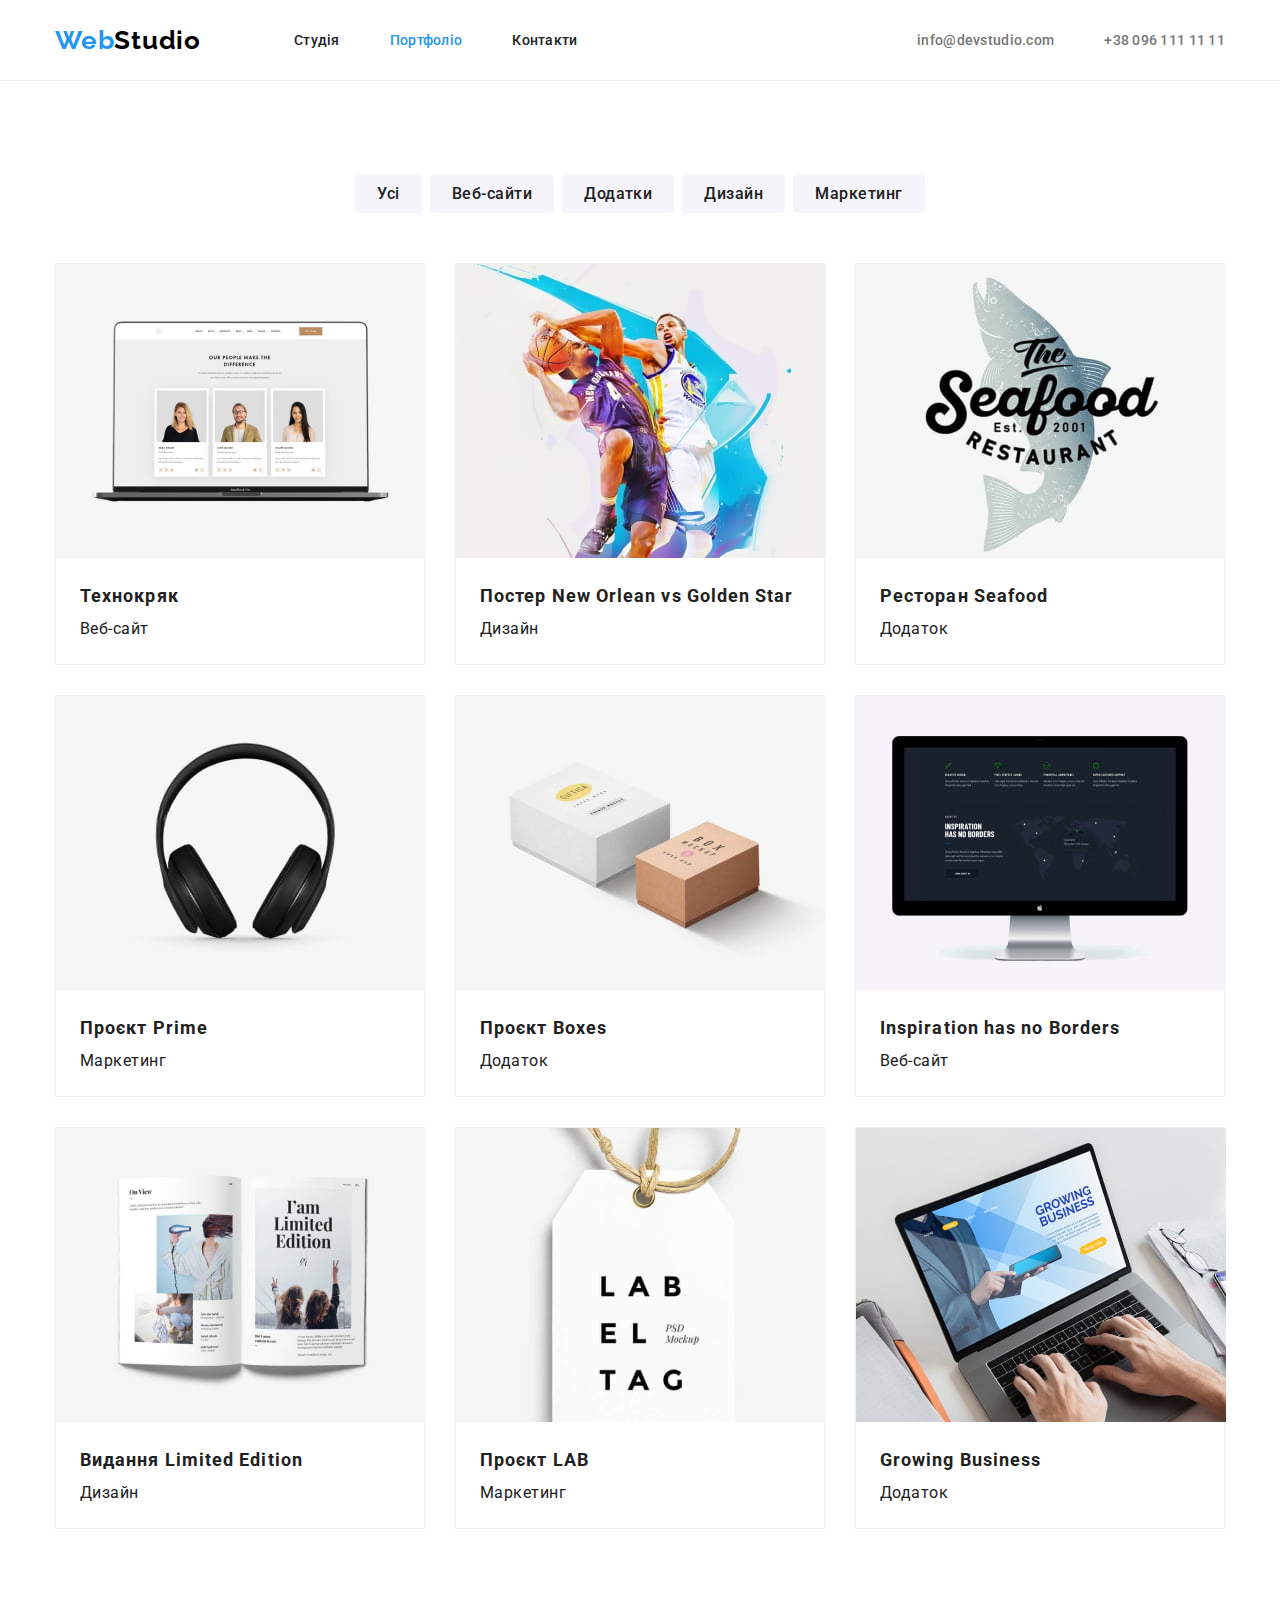
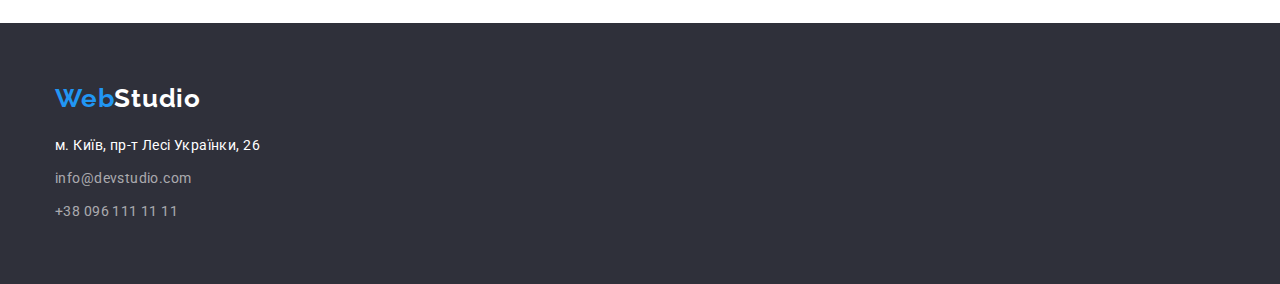
==== portfolio.html @ 6f750044 "Summary" ====
<!DOCTYPE html>
<html lang="en">
<head>
    <meta charset="UTF-8">
    <meta http-equiv="X-UA-Compatible" content="IE=edge">
    <meta name="viewport" content="width=device-width, initial-scale=1.0">
    <link rel="preconnect" href="https://fonts.googleapis.com">
    <link rel="preconnect" href="https://fonts.gstatic.com" crossorigin>
    <link href="https://fonts.googleapis.com/css2?family=Raleway:wght@700&family=Roboto:wght@400;500;700;900&display=swap" rel="stylesheet">
    <link rel="stylesheet" href="./css/modern-normalize.css">
    <link rel="stylesheet" href="./css/styles.css">
    <title>WebStudio</title>
</head>
<body>
    <header class="header">
        <div class="container header-container">
        <!-- Name -->            
        <a class="web-logo" href="./index.html">Web<span class="studio-logo">Studio</span></a>            
        <!-- navigation -->
        <nav>
            <ul class="navi-list">
                <li class="navi-item"><a href="./index.html" target="_self" class="navi-link link">Студія</a></li>
                <li class="navi-item"><a href="./portfolio.html" target="_self" class="navi-link link current">Портфоліо</a></li>
                <li class="navi-item"><a href="#" class="navi-link link">Контакти</a></li>
            </ul>                                                
        </nav>
        <!-- mail_tel -->            
        <ul class="contact-list">
            <li><a href="mailto:info@devstudio.com" class="contact-link link">info@devstudio.com</a></li>
            <li><a href="tel:+380961111111" class="contact-link link">+38 096 111 11 11</a></li>
        </ul>
    </div>
    </header>
    <!--Main_content-->
    <main>
        <!--button_list-->
        <section class="section">
            <div class="container">
            <h1 class="header-hidden">Фільтр посилань</h1>
            <ul class="btn-portfolio">
                <li class="btn-item"><button type="button" class="menu-btn">Усі</button></li>
                <li class="btn-item"><button type="button" class="menu-btn">Веб-сайти</button></li>
                <li class="btn-item"><button type="button" class="menu-btn">Додатки</button></li>
                <li class="btn-item"><button type="button" class="menu-btn">Дизайн</button></li>
                <li class="btn-item"><button type="button" class="menu-btn">Маркетинг</button></li>
            </ul>
        
         <!--project_list-->
            <ul class="project-list">
                <li class="project-item">
                    <a class="project-link" href="#"><img src="./img/technocrack.jpg" alt="Технокряк" width="370">
                    <div class="project-name"><h2 class="project-title">Технокряк</h2>
                    <p>Веб-сайт</p></div></a>
                </li>
                <li class="project-item">
                    <a class="project-link" href="#"><img src="./img/neworlean.jpg" alt="Постер New Orlean vs Golden Star" width="370">
                    <div class="project-name"><h2 class="project-title">Постер New Orlean vs Golden Star</h2>
                    <p>Дизайн</p></div></a>
                </li>
                <li class="project-item">
                    <a class="project-link" href="#"><img src="./img/seafood.jpg" alt="Ресторан Seafood" width="370">
                    <div class="project-name"><h2 class="project-title">Ресторан Seafood</h2>
                    <p>Додаток</p></div></a>
                </li>
                <li class="project-item">
                    <a class="project-link" href="#"><img src="./img/prime.jpg" alt="Проєкт Prime" width="370">
                    <div class="project-name"><h2 class="project-title">Проєкт Prime</h2>
                    <p>Маркетинг</p></div></a>
                </li>
                <li class="project-item">
                    <a class="project-link" href="#"><img src="./img/boxes.jpg" alt="Проєкт Boxes" width="370">
                    <div class="project-name"><h2 class="project-title">Проєкт Boxes</h2>
                    <p>Додаток</p></div></a>
                </li>
                <li class="project-item">
                    <a class="project-link" href="#"><img src="./img/inspiration.jpg" alt="Inspiration has no Borders" width="370">
                    <div class="project-name"><h2 class="project-title">Inspiration has no Borders</h2>
                    <p>Веб-сайт</p></div></a>
                </li>
                <li class="project-item">
                    <a class="project-link" href="#"><img src="./img/limited.jpg" alt="Видання Limited Edition" width="370">
                    <div class="project-name"><h2 class="project-title">Видання Limited Edition</h2>
                    <p>Дизайн</p></div></a>
                </li>
                <li class="project-item">
                    <a class="project-link" href="#"><img src="./img/lab.jpg" alt="Проєкт LAB" width="370">
                    <div class="project-name"><h2 class="project-title">Проєкт LAB</h2>
                    <p>Маркетинг</p></div></a>
                </li>
                <li class="project-item">
                    <a class="project-link" href="#"><img src="./img/growing.jpg" alt="Growing Business" width="370">
                    <div class="project-name"><h2 class="project-title">Growing Business</h2>
                    <p>Додаток</p></div></a>
                </li>
            </ul>
        </div>
        </section>
    </main>
    <!-- Contacts -->
    <footer class="footer">
        <div class="container footer-container">
        <a class="web-logo" href="./index.html">Web<span class="footer-logo">Studio</span></a>
            <address>
                <ul class="footer-list">
                    <li class="footer-item"><a href="https://www.google.com.ua/maps/place/%D0%B1%D1%83%D0%BB.+%D0%9B%D0%B5%D1%81%D0%B8+%D0%A3%D0%BA%D1%80%D0%B0%D0%B8%D0%BD%D0%BA%D0%B8,+26,+%D0%9A%D0%B8%D0%B5%D0%B2,+02000/@50.4265807,30.5361918,17z/data=!3m1!4b1!4m5!3m4!1s0x40d4cf0e033ecbe9:0x57a4dffefec77da0!8m2!3d50.4265807!4d30.5383858?hl=ru" 
                        target="_blank" rel="noopener noreferrer" class="adress-list"><span class="adress-place">м. Київ, пр-т Лесі Українки, 26</span></a></li>
                    <li class="footer-item"><a href="mailto:info@devstudio.com" class="adress-list">info@devstudio.com</a></li>
                    <li class="footer-item"><a href="tel:+380961111111" class="adress-list">+38 096 111 11 11</a></li>
                </ul>             
            </address>
        </div>
    </footer>
</body>
</html>
---- css/styles.css ----
:root {    
    --bgnd-gray: #2F303A;
    --bgnd-light-gray: #F5F4FA;
    --dark-gray: #212121;
    --light-gray: #757575;   
    --selection-color: #2196F3;
    --white-color: #FFF;
    --white-bord: #ECECEC;
    --white-bord-menu: #EEEEEE;
    /* logo color */
    --logo-black: #000;
    --logo-light-blue: #2196F3;
}
body {    
    font-family: 'Roboto', sans-serif;
    color: var(--light-gray);        
}
h1, h2, h3, p {
    margin-top: 0;
    margin-bottom: 0;
}
ul {
    margin-top: 0;
    margin-bottom: 0;
    padding-left: 0;
    list-style: none;
}
img {
    display: block;
}
.container {
    width: 1200px;
    margin: 0 auto;
    padding: 0 15px;
}
.link {
    text-decoration: none;
}

/* header */
.header {
    border-bottom: 1px solid var(--white-bord);    
    background-color: var(--white-color);
}
.header-container {
    display: flex;
    align-items: center;
}

/* logo */
.web-logo {     
    font-family: 'Raleway';    
    font-weight: 700;
    font-size: 26px;
    line-height: 1.1923;
    letter-spacing: 0.03em;
    color: var(--logo-light-blue);
    text-decoration: none;
    margin-right: 93px;    
}
.studio-logo {
    color: var(--logo-black);
}

/* header_navigation */
.navi-list {
    display: flex;
    align-items: center;
}
.navi-item:not(:last-child) {
    margin-right: 50px;
}
.navi-link {
    display: block;      
    font-weight: 500;
    font-size: 14px;
    line-height: 1.1429;
    letter-spacing: 0.02em;
    color: var(--dark-gray);
    padding-top: 32px;
    padding-bottom: 32px;
}
.navi-link:hover, 
.navi-link:focus {
    color: var(--selection-color);
}
.current {
    color: var(--selection-color);
} 

/* header_contacts */
.contact-list {
    display: flex;
    margin-left: auto;
    gap: 50px;
}
.contact-link {    
    font-weight: 500;
    font-size: 14px;
    line-height: 1.1429;
    letter-spacing: 0.02em;
    color: var(--light-gray);
    margin-left: auto;
}
.contact-link:hover, .contact-link:focus {
    color: var(--selection-color);
}

/* main_content */
.main {
    background-color: var(--bgnd-gray);
}
.main-container {
    padding-top: 200px;
    padding-bottom: 200px;
}
.main-title {
    font-weight: 900;
    font-size: 44px;
    line-height: 1.36;
    text-align: center;
    letter-spacing: 0.06em;
    text-transform: uppercase;
    color: var(--white-color);
    margin-bottom: 30px;
    max-width: 696px;
    margin-left: auto;
    margin-right: auto;
}
.button {
    font-family: 'Roboto', sans-serif;
    font-weight: 700;
    font-size: 16px;
    line-height: 1.88;
    display: flex;
    align-items: center;
    text-align: center;
    letter-spacing: 0.06em;
    box-shadow: 0px 4px 4px rgba(0, 0, 0, 0.15);
    border-radius: 4px;
    color: var(--white-color);
    background-color: var(--selection-color);
    cursor: pointer;
    padding: 10px 32px;
    min-width: 216px;
    margin: 0 auto;
    border: none;
}

/* description */
.section {
    padding-top: 94px;
    padding-bottom: 94px;
}
.features-container {
    background-color: var(--white-color);
}
.features {
    display: flex;
}
.features-item {
    width: 270px;
}
.features-item:not(:last-child) {
    margin-right: 30px;
} 
.features-title {
    font-weight: 700;
    font-size: 14px;
    line-height: 1.1429;
    letter-spacing: 0.03em;
    text-transform: uppercase;
    color: var(--dark-gray);
    margin-bottom: 10px;
}
.features p {    
    font-size: 14px;
    line-height: 1.7143;
    letter-spacing: 0.03em;
}
.title-section {
    font-weight: 700;
    font-size: 36px;
    line-height: 1.1667;
    text-align: center;
    letter-spacing: 0.03em;
    color: var(--dark-gray);
}

/* occupation */
.title-occupation {
    margin-bottom: 50px;
}
.occupation-list {
    display: flex;
    text-align: center;
    width: 1170px;
    margin-right: -30px;
}
.occupation-item {
    margin-right: 30px;
}

/* crew */ 
.crew-section {
    background-color: var(--bgnd-light-gray);
}
.title-crew-list {
    margin-bottom: 50px;
}
.crew-list {
    display: flex;
}
.crew-item {
    width: 1170px;
    background: var(--white-color);
    box-shadow: 0px 1px 3px rgba(0, 0, 0, 0.12), 0px 1px 1px rgba(0, 0, 0, 0.14), 0px 2px 1px rgba(0, 0, 0, 0.2);
    border-radius: 0px 0px 4px 4px;
}
.crew-item:not(:last-child) {
    margin-right: 30px;
}
.title-crew {
    font-weight: 500;
    font-size: 16px;
    line-height: 1.1875;
    text-align: center;
    letter-spacing: 0.03em;
    color: var(--dark-gray);
    margin-bottom: 10px;
}
.crew-name {
    padding-top: 30px;
    padding-bottom: 30px;
}
.crew-list p {
    font-size: 16px;
    line-height: 1.1875;
    text-align: center;
    letter-spacing: 0.03em;
}

/* contacts */
.footer {
    background-color: var(--bgnd-gray);
}
.footer-container {
    display: block;
    padding-top: 60px;
    padding-bottom: 60px;
}
.footer-logo {
    color: var(--white-color);
}
.footer-list {
    margin-top: 20px;
}
.footer-item:not(:last-child) {
    margin-bottom: 9px;
}
.adress-list {
    font-style: normal;
    font-size: 14px;
    line-height: 1.71;
    letter-spacing: 0.03em;
    color: rgba(255, 255, 255, 0.6);
    text-decoration: none;
}
.adress-place {
    color: var(--white-color);
}
.adress-list:hover, 
.adress-list:focus, 
.adress-place:hover, 
.adress-place:focus {
    color: var(--selection-color);
}

/* portfolio */

/* button list */
.header-hidden {
    position: absolute;
    width: 1px;
    height: 1px;
    margin: -1px;
    border: 0;
    padding: 0;
    white-space: nowrap;
    clip-path: inset(100%);
    clip: rect(0 0 0 0);
    overflow: hidden;

}
.btn-portfolio {
    display: flex;
    margin-bottom: 50px;
    justify-content: center;
}
.btn-item:not(:last-child) {
    margin-right: 8px;
}
.menu-btn {
    font-family: 'Roboto', sans-serif;        
    font-weight: 500;
    font-size: 16px;
    line-height: 1.625;
    text-align: center;
    letter-spacing: 0.03em;
    border-radius: 4px;
    color: var(--dark-gray);
    cursor: pointer;
    padding: 6px 22px;
    background: var(--bgnd-light-gray);
    border-radius: 4px;
    border: none;
}
.menu-btn:hover, .menu-btn:focus {
    background-color: var(--selection-color);    
    color: var(--white-color);
}

/* project list */
.project-list {
    display: flex;
    flex-wrap: wrap;
    gap: 30px;
}
.project-item {
    background: var(--white-color);
    border: 1px solid var(--white-bord-menu);
    max-width: 370px;
}
.project-name {
    padding-left: 24px;
    padding-top: 20px;
    padding-bottom: 20px;
}
.project-title {    
    font-weight: 700;
    font-size: 18px;
    line-height: 2;
    letter-spacing: 0.06em;
    color: var(--dark-gray);
}
.project-list p {    
    font-size: 16px;
    line-height: 1.875;
    letter-spacing: 0.03em;
    color: var(--dark-gray);
}
.project-link {
    text-decoration: none;
}
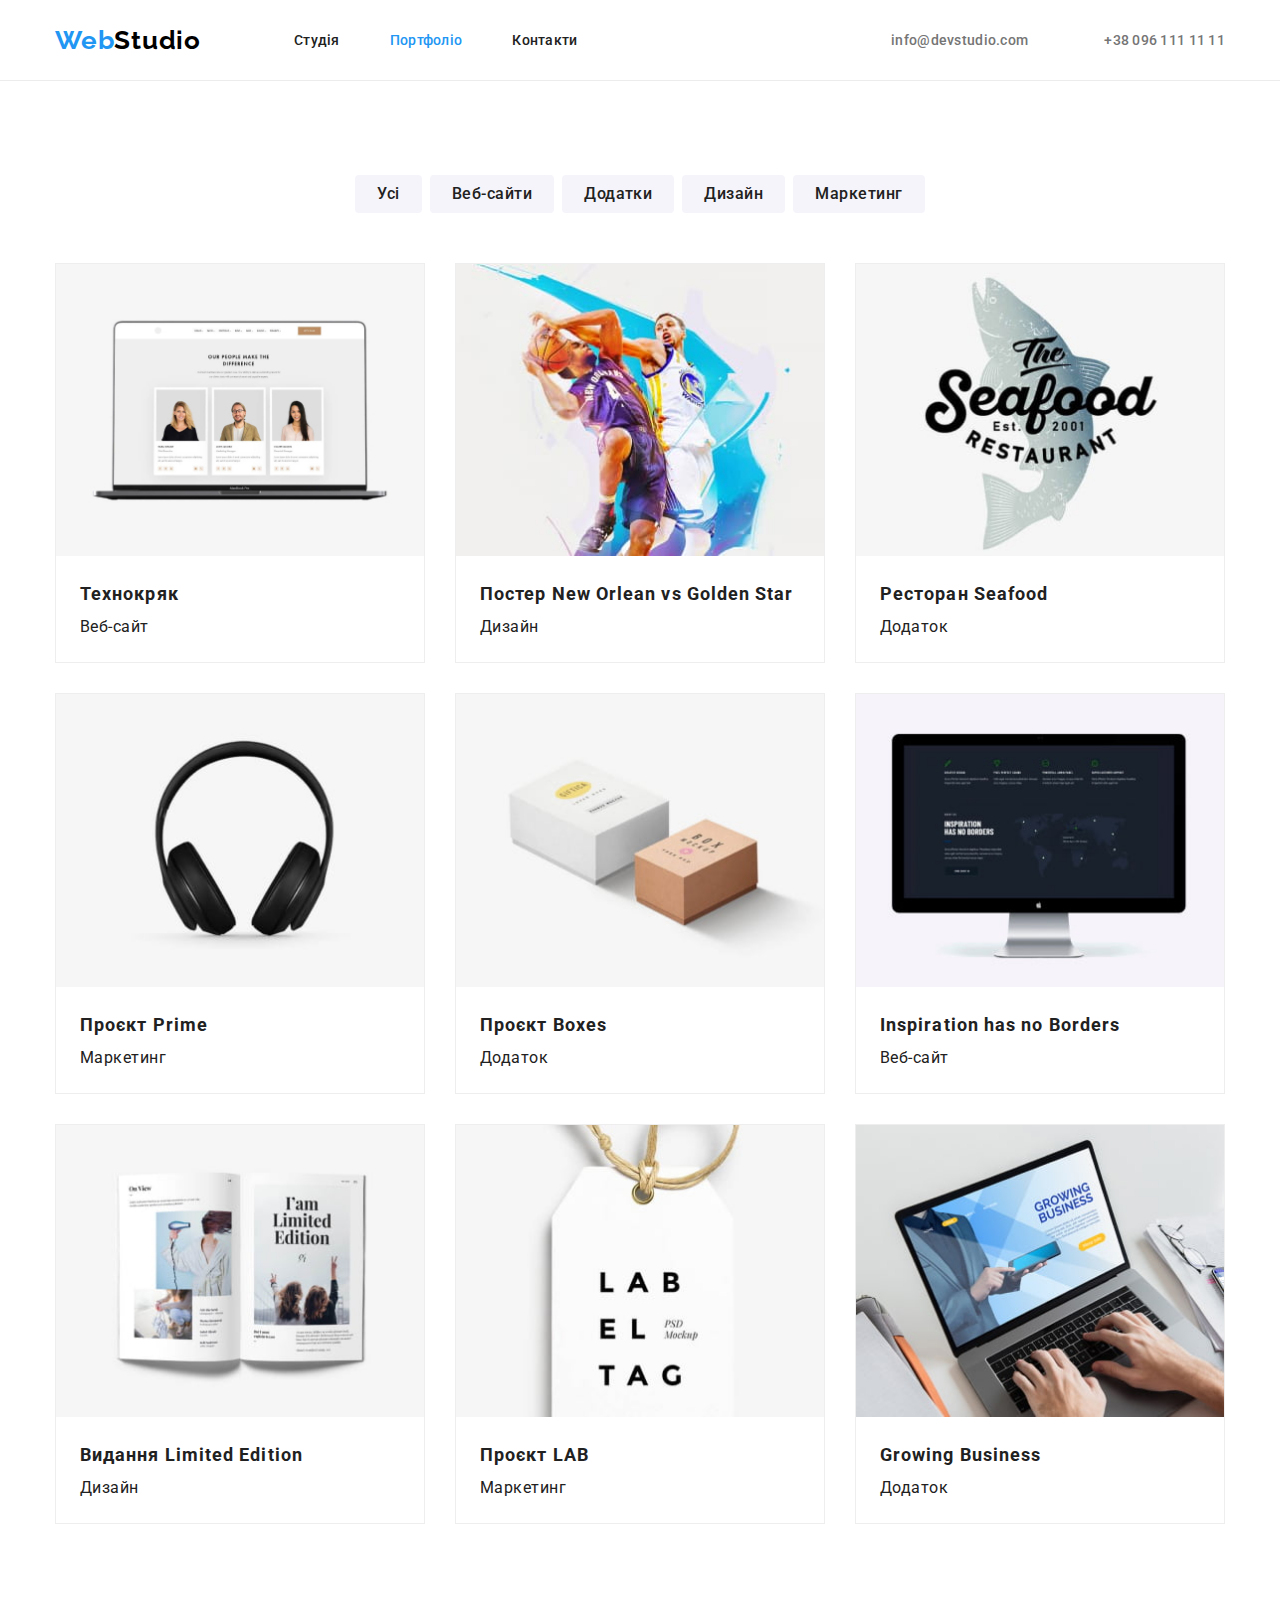
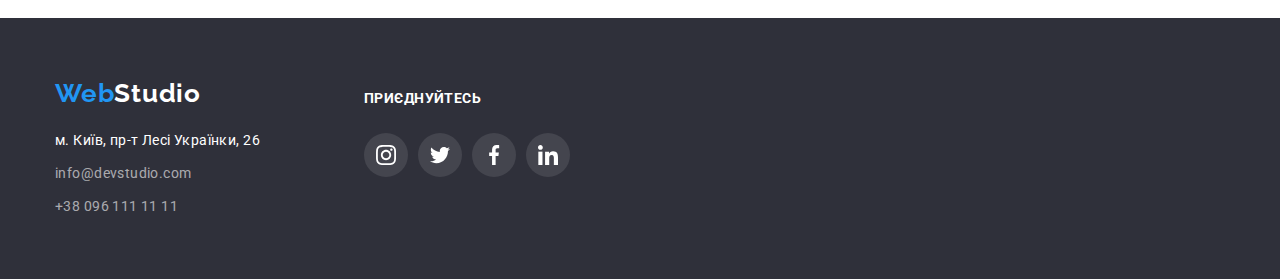
==== commit 086d727a: "Summary" ====
--- a/portfolio.html
+++ b/portfolio.html
@@ -99,16 +99,44 @@
     <!-- Contacts -->
     <footer class="footer">
         <div class="container footer-container">
+            <div class="footer-header">
         <a class="web-logo" href="./index.html">Web<span class="footer-logo">Studio</span></a>
-            <address>
-                <ul class="footer-list">
-                    <li class="footer-item"><a href="https://www.google.com.ua/maps/place/%D0%B1%D1%83%D0%BB.+%D0%9B%D0%B5%D1%81%D0%B8+%D0%A3%D0%BA%D1%80%D0%B0%D0%B8%D0%BD%D0%BA%D0%B8,+26,+%D0%9A%D0%B8%D0%B5%D0%B2,+02000/@50.4265807,30.5361918,17z/data=!3m1!4b1!4m5!3m4!1s0x40d4cf0e033ecbe9:0x57a4dffefec77da0!8m2!3d50.4265807!4d30.5383858?hl=ru" 
-                        target="_blank" rel="noopener noreferrer" class="adress-list"><span class="adress-place">м. Київ, пр-т Лесі Українки, 26</span></a></li>
-                    <li class="footer-item"><a href="mailto:info@devstudio.com" class="adress-list">info@devstudio.com</a></li>
-                    <li class="footer-item"><a href="tel:+380961111111" class="adress-list">+38 096 111 11 11</a></li>
-                </ul>             
-            </address>
+        <address>
+            <ul class="footer-list">
+                <li class="footer-item"><a href="https://www.google.com.ua/maps/place/%D0%B1%D1%83%D0%BB.+%D0%9B%D0%B5%D1%81%D0%B8+%D0%A3%D0%BA%D1%80%D0%B0%D0%B8%D0%BD%D0%BA%D0%B8,+26,+%D0%9A%D0%B8%D0%B5%D0%B2,+02000/@50.4265807,30.5361918,17z/data=!3m1!4b1!4m5!3m4!1s0x40d4cf0e033ecbe9:0x57a4dffefec77da0!8m2!3d50.4265807!4d30.5383858?hl=ru" 
+                    target="_blank" rel="noopener noreferrer" class="adress-list"><span class="adress-place">м. Київ, пр-т Лесі Українки, 26</span></a></li>
+                <li class="footer-item"><a href="mailto:info@devstudio.com" class="adress-list">info@devstudio.com</a></li>
+                <li class="footer-item"><a href="tel:+380961111111" class="adress-list">+38 096 111 11 11</a></li>
+            </ul>             
+        </address>
         </div>
+        <!-- Socials -->
+        <div class="footer-socials">
+        <h3 class="footer-title">приєднуйтесь</h3>
+        <ul class="footer-socials-list">
+            <li>
+                <a class="link footer-socials-link" href="#" target="_blank" rel="noopener noreferrer">
+                    <svg class="icon"><use xlink:href="./img/icons.svg#icon-instagram"></use></svg>
+                </a>
+            </li>
+            <li>
+                <a class="link footer-socials-link" href="#" target="_blank" rel="noopener noreferrer">
+                    <svg class="icon"><use xlink:href="./img/icons.svg#icon-twitter"></use></svg>
+                </a>
+            </li>
+            <li>
+                <a class="link footer-socials-link" href="#" target="_blank" rel="noopener noreferrer">
+                    <svg class="icon"><use xlink:href="./img/icons.svg#icon-facebook"></use></svg>
+                </a>
+            </li>
+            <li>
+                <a class="link footer-socials-link" href="#" target="_blank" rel="noopener noreferrer">
+                    <svg class="icon"><use xlink:href="./img/icons.svg#icon-linkedin"></use></svg>
+                </a>
+            </li>
+        </ul>
+        </div>
+    </div>
     </footer>
 </body>
 </html>--- a/css/styles.css
+++ b/css/styles.css
@@ -1,5 +1,6 @@
 :root {    
     --bgnd-gray: #2F303A;
+    --bgnd-gray-main: rgba(47, 48, 58, 0.4);
     --bgnd-light-gray: #F5F4FA;
     --dark-gray: #212121;
     --light-gray: #757575;   
@@ -10,6 +11,10 @@
     /* logo color */
     --logo-black: #000;
     --logo-light-blue: #2196F3;
+    /* icon color */
+    --icon-dark: rgba(255, 255, 255, 0.1);
+    --icon-gray: #AFB1B8;
+    --icon-white: #fff;
 }
 body {    
     font-family: 'Roboto', sans-serif;
@@ -27,6 +32,8 @@
 }
 img {
     display: block;
+    max-width: 100%;
+    height: auto;
 }
 .container {
     width: 1200px;
@@ -94,7 +101,8 @@
     margin-left: auto;
     gap: 50px;
 }
-.contact-link {    
+.contact-link {
+    position: relative;    
     font-weight: 500;
     font-size: 14px;
     line-height: 1.1429;
@@ -102,17 +110,31 @@
     color: var(--light-gray);
     margin-left: auto;
 }
+.contact-link::before {
+    display: inline-block;
+    content: "";    
+    margin-left: 10px;
+    width: 16px;
+    height: 12px;
+}
 .contact-link:hover, .contact-link:focus {
     color: var(--selection-color);
 }
 
 /* main_content */
 .main {
-    background-color: var(--bgnd-gray);
+    display: block;
+    align-items: center;
+    justify-content: center;
+    background: var(--bgnd-gray-main);
+    background-image: url(../img/bgnd-head.jpg);    
+    background-position: center;
+    background-repeat: no-repeat;
 }
 .main-container {
     padding-top: 200px;
     padding-bottom: 200px;
+    
 }
 .main-title {
     font-weight: 900;
@@ -163,7 +185,26 @@
 }
 .features-item:not(:last-child) {
     margin-right: 30px;
-} 
+}
+.features-icon-style {
+    display: flex;
+    align-items: center;
+    justify-content: center;
+    width: 270px;
+    height: 120px;
+    margin-bottom: 30px;
+    background: var(--bgnd-light-gray);
+    border-radius: 4px;
+    fill: var(--dark-gray);
+}
+.features-icon {
+    width: 70px;
+    height: 70px;
+}
+/* selection icons */
+/* .features-icon:hover, .features-icon:focus {
+    fill: var(--selection-color);
+}  */
 .features-title {
     font-weight: 700;
     font-size: 14px;
@@ -239,12 +280,73 @@
     text-align: center;
     letter-spacing: 0.03em;
 }
+.socials {
+    display: flex;
+    align-items: center;
+    justify-content: center;
+    gap: 10px;
+    margin-top: 16px;
+}
+.crew-socials-link {
+    display: flex;
+    align-items: center;
+    justify-content: center;
+    width: 44px;
+    height: 44px;
+    border-radius: 50%;
+    background-color: var(--white-color);
+    fill: var(--icon-gray);
+}
+.crew-socials-link:hover,
+.crew-socials-link:focus {
+    fill: var(--icon-white);
+    background-color: var(--selection-color);
+}
+.icon {
+    width: 20px;
+    height: 20px;    
+}
+
+/* regular customers */
+.title-customers {
+    margin-bottom: 50px;
+}
+.customers-list {
+    display: flex;
+    align-items: center;
+    justify-content: center;
+    gap: 30px;
+}
+.customers-link {
+    display: flex;
+    align-items: center;
+    justify-content: center;
+    width: 170px;
+    height: 92px;
+    border: 1px solid var(--icon-gray);
+    border-radius: 4px;
+    fill: var(--icon-gray);
+}
+.customers-link:hover,
+.customers-link:focus {
+    border: 1px solid var(--selection-color);
+    fill: var(--selection-color);
+}
+.customers-icon {
+    width: 106px;
+    height: 60px;
+}
 
 /* contacts */
 .footer {
     background-color: var(--bgnd-gray);
 }
 .footer-container {
+    display: flex;
+    justify-content: flex-start;
+    gap: 70px;
+}
+.footer-header {
     display: block;
     padding-top: 60px;
     padding-bottom: 60px;
@@ -274,6 +376,46 @@
 .adress-place:hover, 
 .adress-place:focus {
     color: var(--selection-color);
+}
+
+/* socials */
+.footer-socials {
+    display: flex;
+    width: 206px;
+    flex-wrap: wrap;
+    padding-top: 72px;
+    padding-bottom: 100px;
+}
+.footer-title {
+    font-weight: 700;
+    font-size: 14px;
+    line-height: 1.1429;
+    letter-spacing: 0.03em;
+    text-transform: uppercase;
+    color: var(--white-color);
+    margin-bottom: 20px;
+}
+.footer-socials-list {
+    display: flex;
+    align-items: center;
+    justify-content: center;
+    gap: 10px;
+}
+
+.footer-socials-link {
+    display: flex;
+    align-items: center;
+    justify-content: center;
+    width: 44px;
+    height: 44px;
+    border-radius: 50%;
+    background-color: var(--icon-dark);
+    fill: var(--icon-white);
+}
+.footer-socials-link:hover,
+.footer-socials-link:focus {
+    fill: var(--icon-white);
+    background-color: var(--selection-color);
 }
 
 /* portfolio */
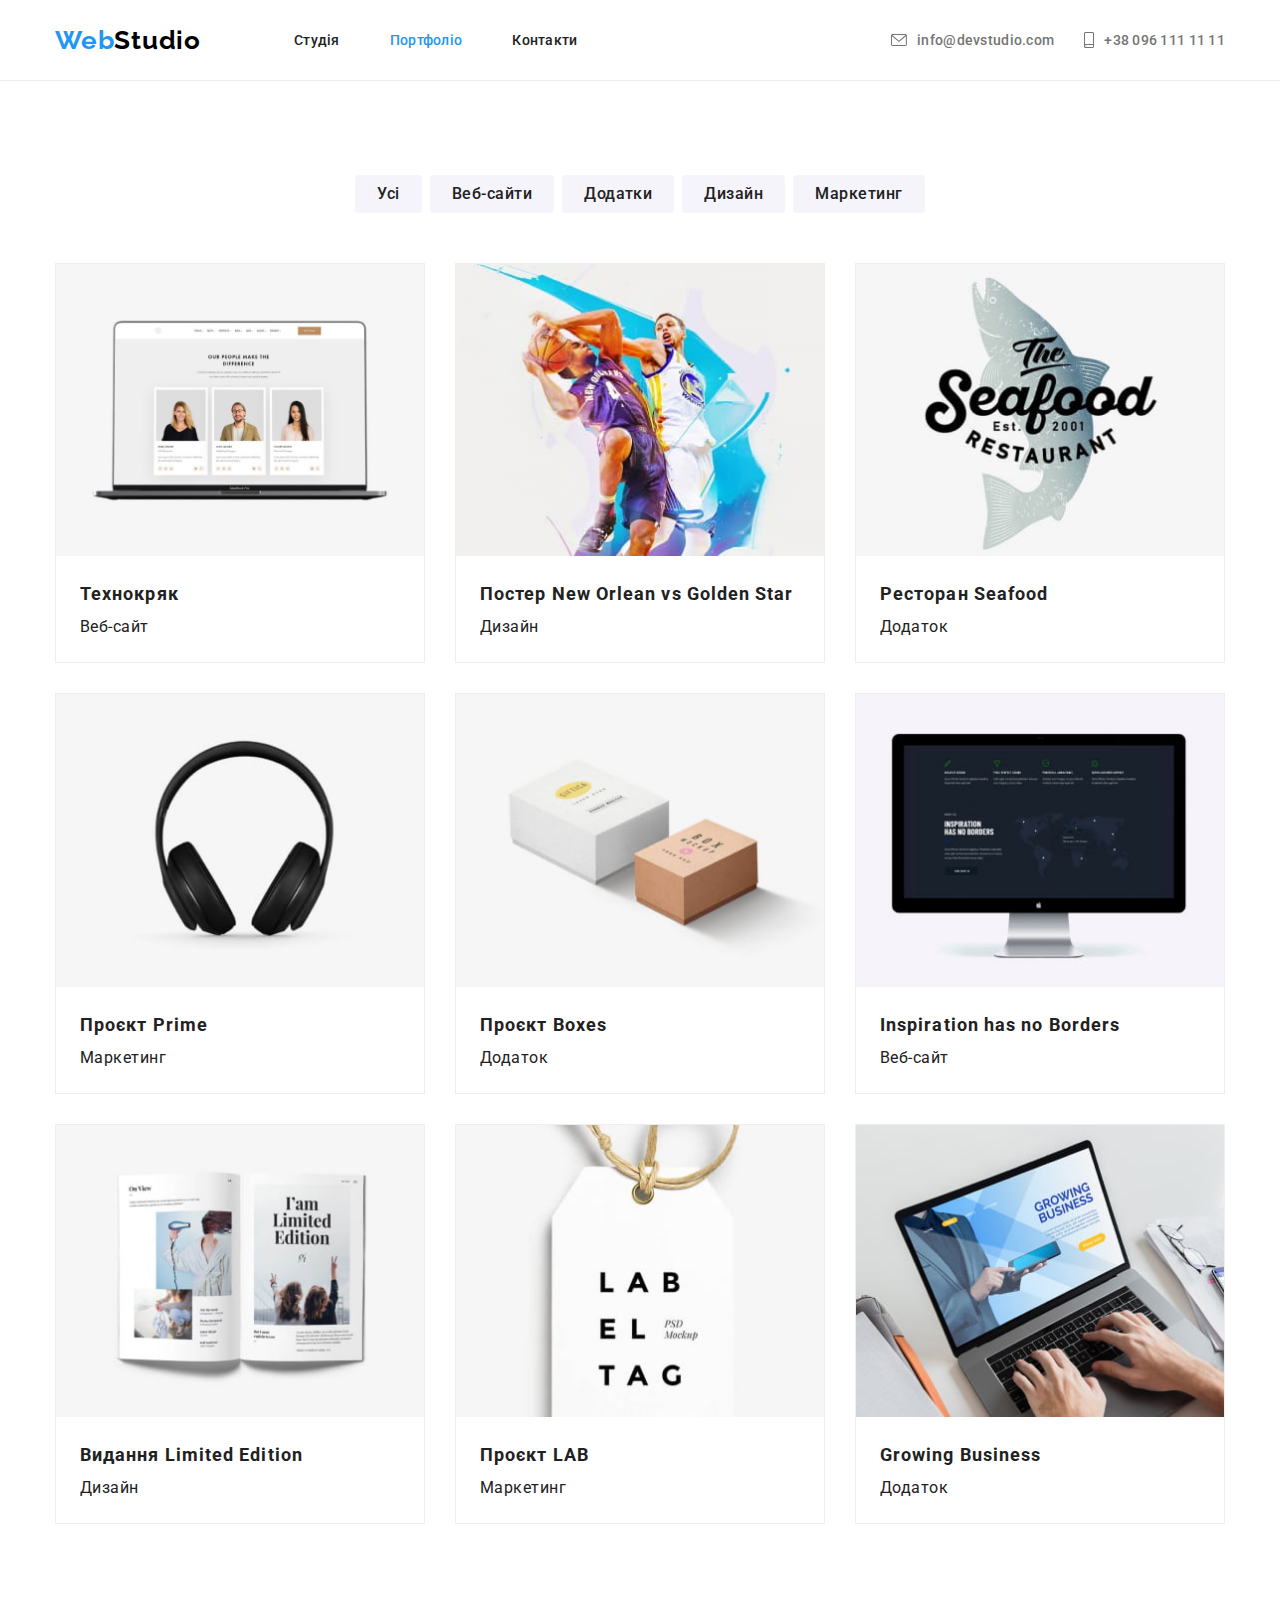
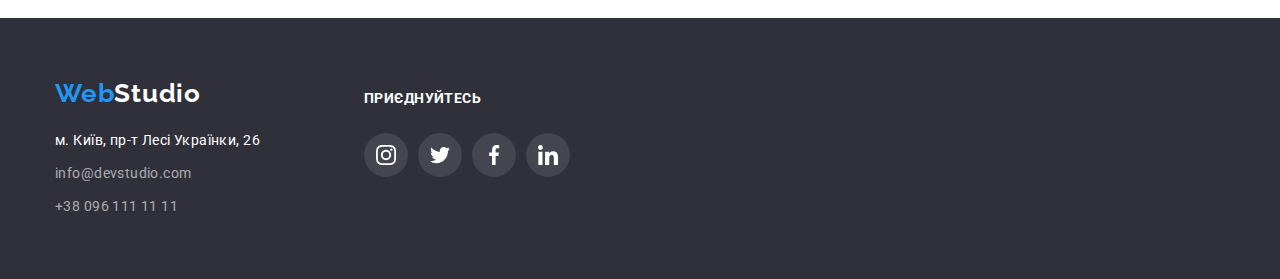
==== commit 3722d22d: "Summary" ====
--- a/portfolio.html
+++ b/portfolio.html
@@ -25,9 +25,13 @@
             </ul>                                                
         </nav>
         <!-- mail_tel -->            
-        <ul class="contact-list">
-            <li><a href="mailto:info@devstudio.com" class="contact-link link">info@devstudio.com</a></li>
-            <li><a href="tel:+380961111111" class="contact-link link">+38 096 111 11 11</a></li>
+        <ul class="contact-list">                
+            <li>                    
+                <a href="mailto:info@devstudio.com" class="contact-link link"><svg class="icon-envelope" width="16" height="12"><use xlink:href="./img/icons.svg#icon-envelope"></use></svg>info@devstudio.com</a>
+            </li>                
+            <li>                    
+                <a href="tel:+380961111111" class="contact-link link"><svg class="icon-smartphone" width="10" height="16"><use xlink:href="./img/icons.svg#icon-smartphone"></use></svg>+38 096 111 11 11</a>
+            </li>
         </ul>
     </div>
     </header>
@@ -116,22 +120,22 @@
         <ul class="footer-socials-list">
             <li>
                 <a class="link footer-socials-link" href="#" target="_blank" rel="noopener noreferrer">
-                    <svg class="icon"><use xlink:href="./img/icons.svg#icon-instagram"></use></svg>
+                    <svg class="icon" width="20" height="20"><use xlink:href="./img/icons.svg#icon-instagram"></use></svg>
                 </a>
             </li>
             <li>
                 <a class="link footer-socials-link" href="#" target="_blank" rel="noopener noreferrer">
-                    <svg class="icon"><use xlink:href="./img/icons.svg#icon-twitter"></use></svg>
+                    <svg class="icon" width="20" height="20"><use xlink:href="./img/icons.svg#icon-twitter"></use></svg>
                 </a>
             </li>
             <li>
                 <a class="link footer-socials-link" href="#" target="_blank" rel="noopener noreferrer">
-                    <svg class="icon"><use xlink:href="./img/icons.svg#icon-facebook"></use></svg>
+                    <svg class="icon" width="20" height="20"><use xlink:href="./img/icons.svg#icon-facebook"></use></svg>
                 </a>
             </li>
             <li>
                 <a class="link footer-socials-link" href="#" target="_blank" rel="noopener noreferrer">
-                    <svg class="icon"><use xlink:href="./img/icons.svg#icon-linkedin"></use></svg>
+                    <svg class="icon" width="20" height="20"><use xlink:href="./img/icons.svg#icon-linkedin"></use></svg>
                 </a>
             </li>
         </ul>
--- a/css/styles.css
+++ b/css/styles.css
@@ -99,42 +99,46 @@
 .contact-list {
     display: flex;
     margin-left: auto;
-    gap: 50px;
-}
-.contact-link {
-    position: relative;    
+    gap: 30px;
+}
+.contact-link {    
     font-weight: 500;
     font-size: 14px;
     line-height: 1.1429;
     letter-spacing: 0.02em;
     color: var(--light-gray);
     margin-left: auto;
-}
-.contact-link::before {
-    display: inline-block;
-    content: "";    
-    margin-left: 10px;
-    width: 16px;
-    height: 12px;
+    display: flex;
+    align-items: center;
+    fill: currentColor;
+}
+.icon-envelope {
+    margin-right: 10px;
+}
+.icon-smartphone {
+    margin-right: 10px;
 }
 .contact-link:hover, .contact-link:focus {
     color: var(--selection-color);
+    fill: currentColor;
 }
 
 /* main_content */
 .main {
-    display: block;
-    align-items: center;
-    justify-content: center;
-    background: var(--bgnd-gray-main);
-    background-image: url(../img/bgnd-head.jpg);    
-    background-position: center;
-    background-repeat: no-repeat;
+    background-color: var(--bgnd-gray);
+    max-width: 1600px;
+    margin: 0 auto;
+    
 }
 .main-container {
     padding-top: 200px;
     padding-bottom: 200px;
-    
+    background-image: linear-gradient(to right, rgba(47, 48, 58, 0.4), rgba(47, 48, 58, 0.4)), url(../img/bgnd-head.jpg);
+    background-repeat: no-repeat;
+    background-size: cover;
+    text-align: center;
+    width: 1600px;
+    height: 600px;
 }
 .main-title {
     font-weight: 900;
@@ -197,10 +201,10 @@
     border-radius: 4px;
     fill: var(--dark-gray);
 }
-.features-icon {
+/* .features-icon {
     width: 70px;
     height: 70px;
-}
+} */
 /* selection icons */
 /* .features-icon:hover, .features-icon:focus {
     fill: var(--selection-color);
@@ -302,10 +306,10 @@
     fill: var(--icon-white);
     background-color: var(--selection-color);
 }
-.icon {
+/* .icon {
     width: 20px;
     height: 20px;    
-}
+} */
 
 /* regular customers */
 .title-customers {
@@ -332,10 +336,10 @@
     border: 1px solid var(--selection-color);
     fill: var(--selection-color);
 }
-.customers-icon {
+/* .customers-icon {
     width: 106px;
     height: 60px;
-}
+} */
 
 /* contacts */
 .footer {
@@ -442,6 +446,9 @@
 .btn-item:not(:last-child) {
     margin-right: 8px;
 }
+.btn-item:hover, .btn-item:focus {
+    box-shadow: 0px 3px 1px rgba(0, 0, 0, 0.1), 0px 1px 2px rgba(0, 0, 0, 0.08), 0px 2px 2px rgba(0, 0, 0, 0.12);
+}
 .menu-btn {
     font-family: 'Roboto', sans-serif;        
     font-weight: 500;
@@ -473,6 +480,9 @@
     border: 1px solid var(--white-bord-menu);
     max-width: 370px;
 }
+.project-item:hover, .project-item:focus {
+    box-shadow: 0px 1px 1px rgba(0, 0, 0, 0.12), 0px 4px 4px rgba(0, 0, 0, 0.06), 1px 4px 6px rgba(0, 0, 0, 0.16);
+}
 .project-name {
     padding-left: 24px;
     padding-top: 20px;
